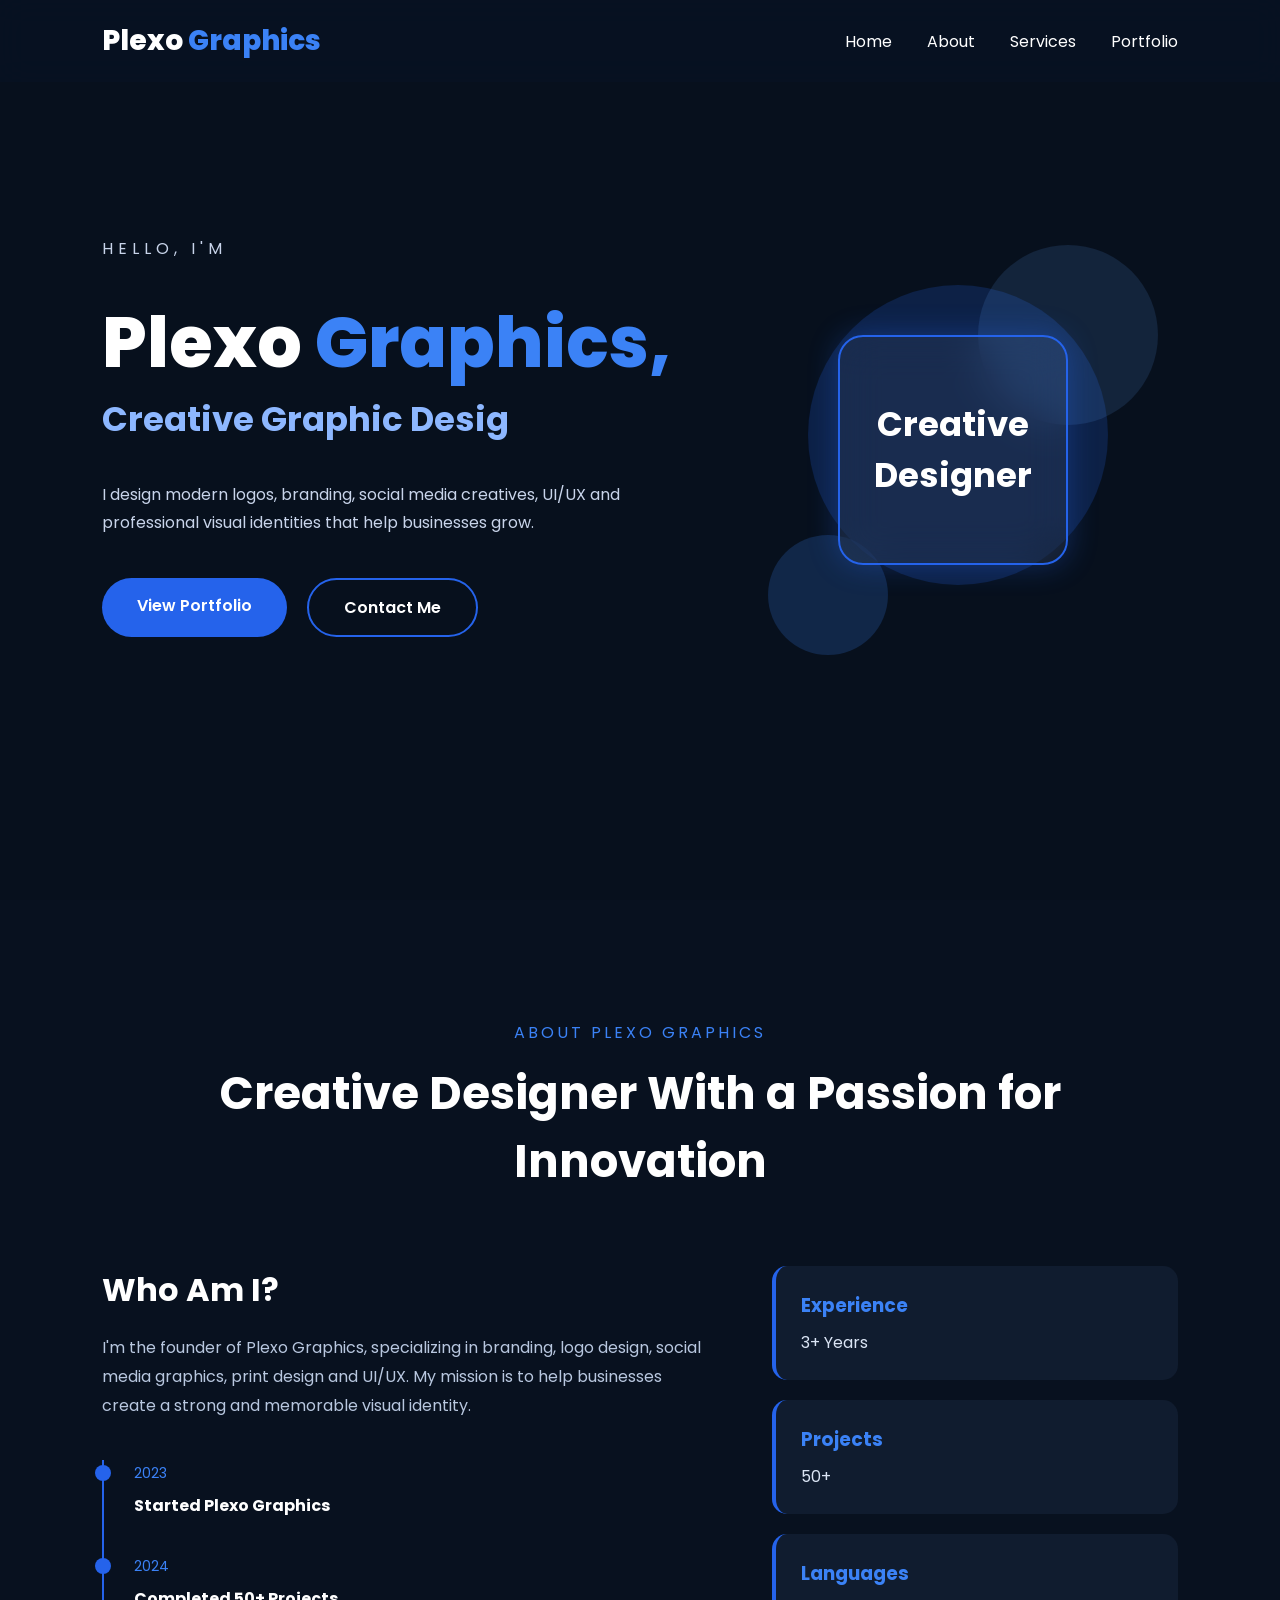
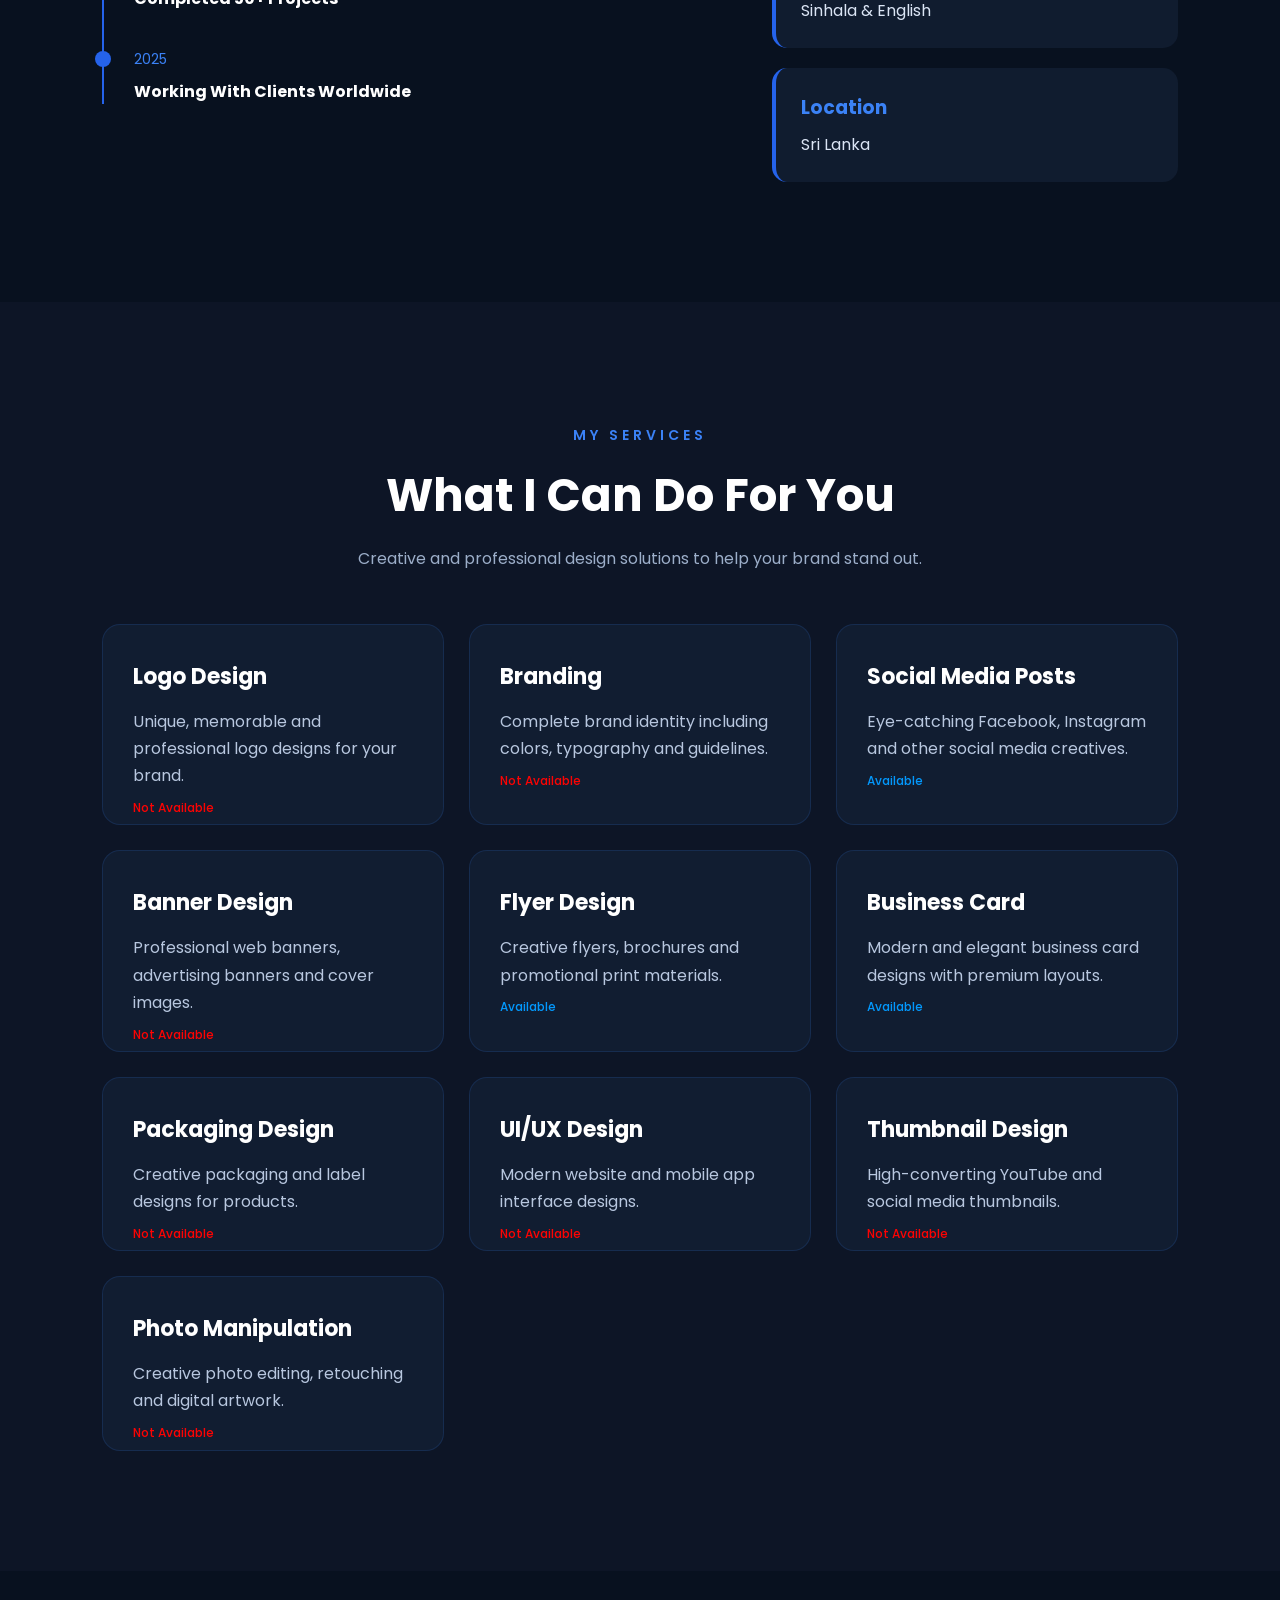
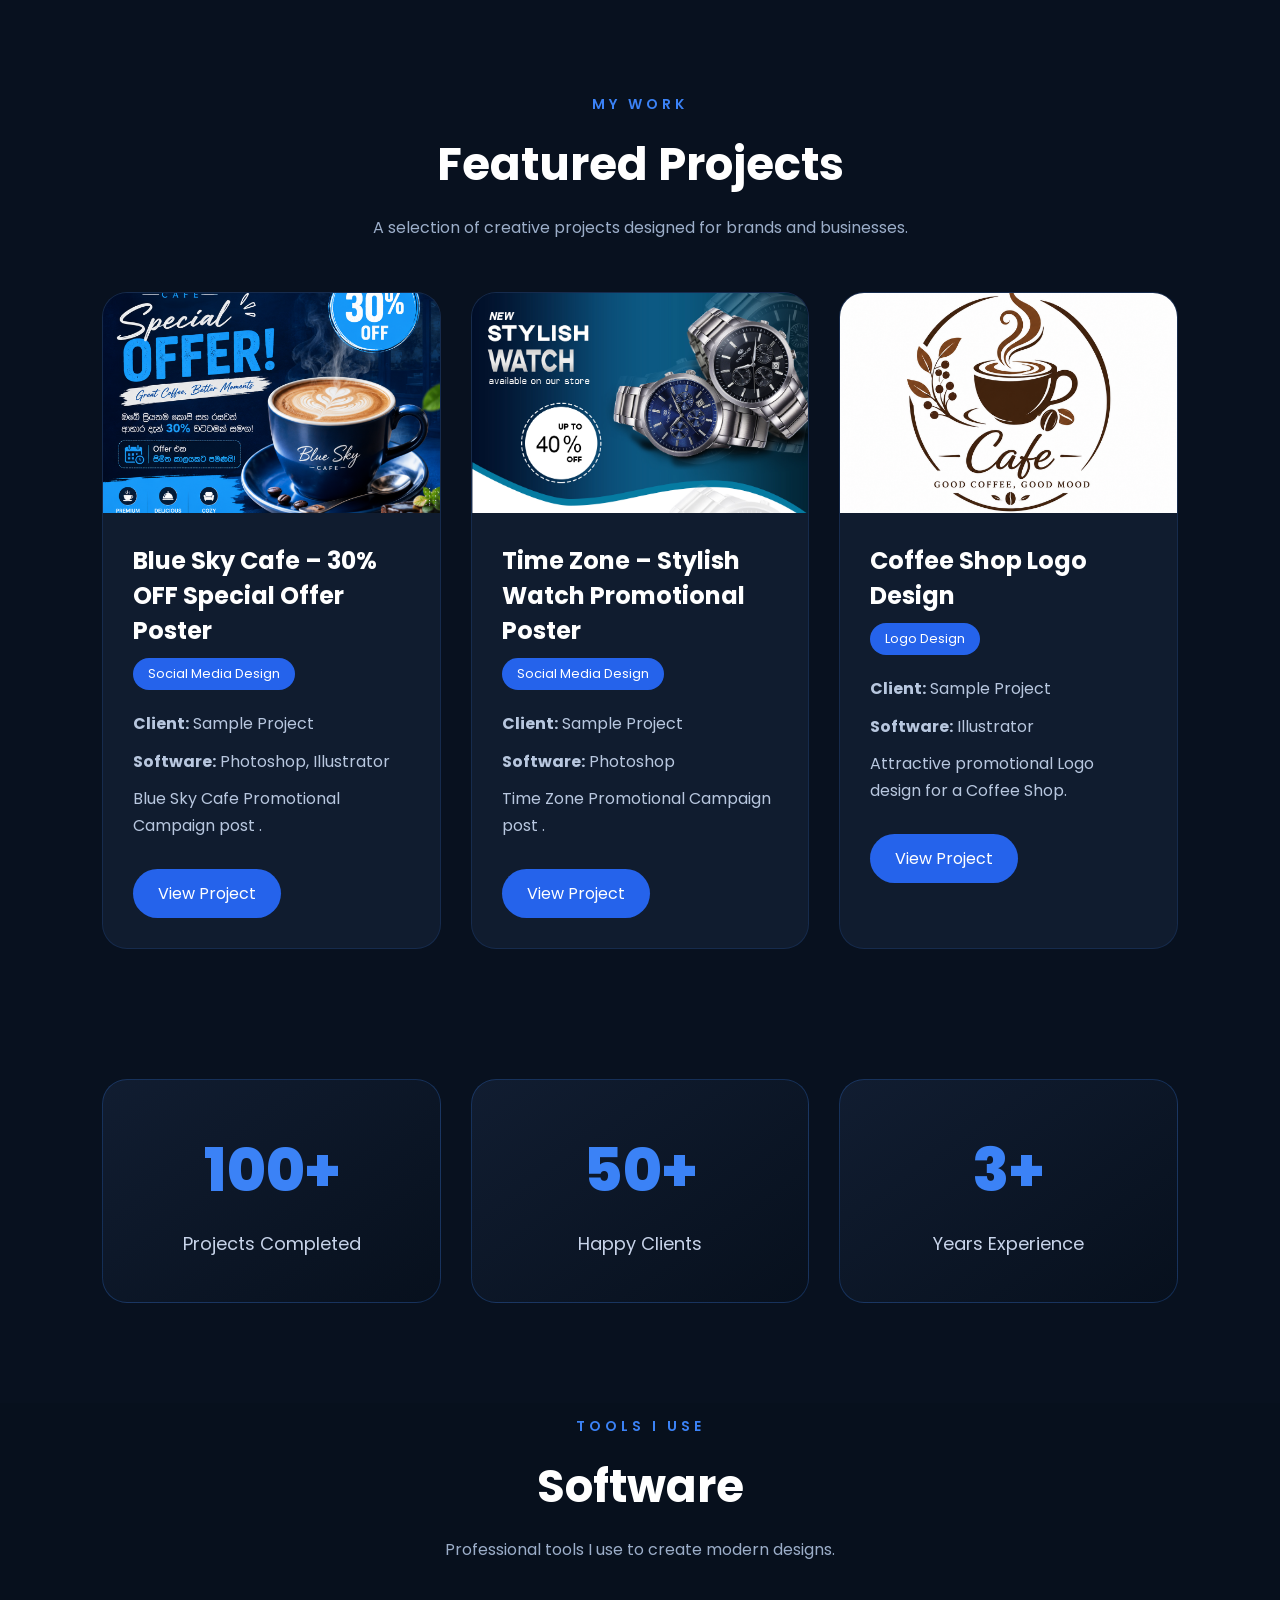
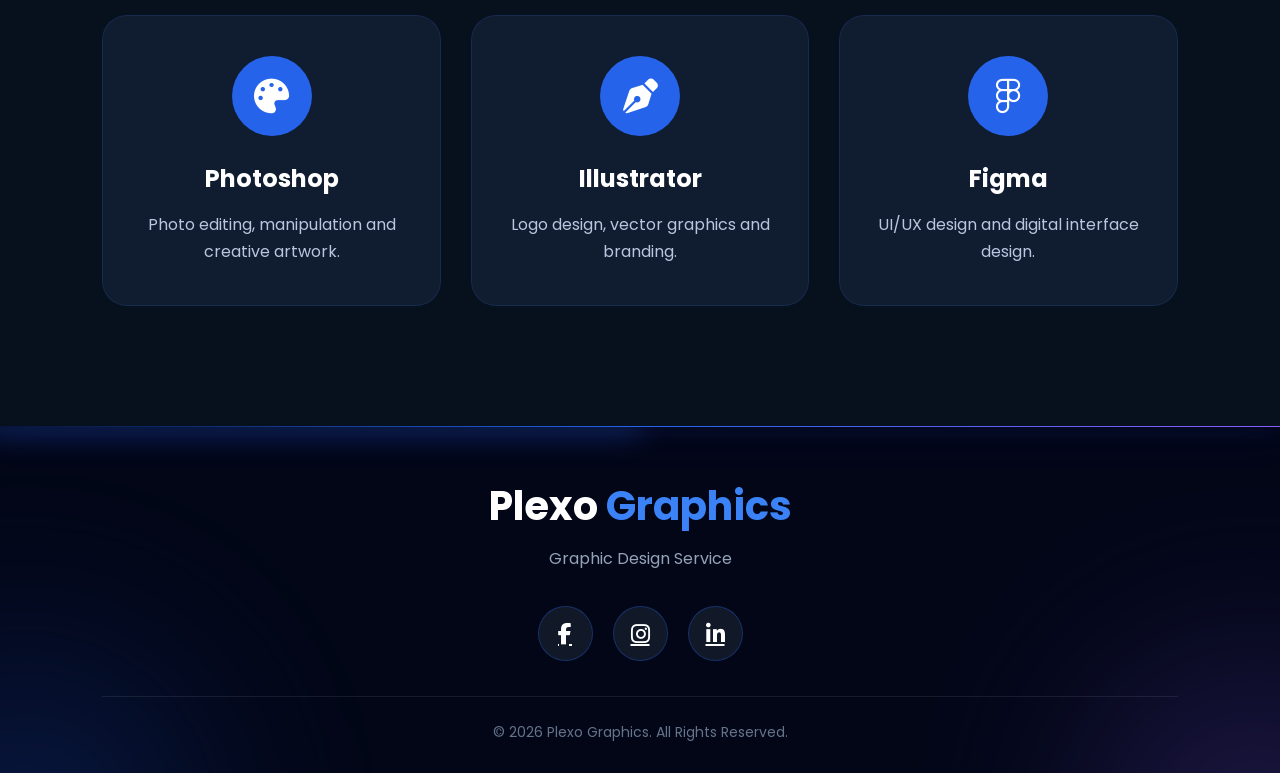
==== index.html @ b1d83085 "Add files via upload" ====
<!DOCTYPE html>
<html lang="en">

<head>

   



    

    <!-- LIST OF WEBSITE  -->

    <!-- 
    ╔══════════════════════════════════════════════════════════════╗
    ║ WEBSITE CSS INDEX                                            ║
    ╠══════════════════════════════════════════════════════════════╣
    ║ 01. GLOBAL / RESET                                           ║
    ║ 02. NAVBAR                                                   ║
    ║ 03. HERO SECTION                                             ║
    ║ 04. ABOUT SECTION                                            ║
    ║ 05. SERVICES SECTION                                         ║
    ║ 06. PROJECTS SECTION                                         ║
    ║ 07. STATISTICS SECTION                                       ║                                      
    ║ 08. SOFTWARE SECTION                                         ║
    ║ 09. TESTIMONIALS / RATINGS                                   ║
    ║ 10. FOOTER                                                   ║
    ║ 11. AVAILABLE / NOT AVAILABLE                                ║
    ║ 12. UPDATE SOON POPUP                                        ║
    ║ 13. Welcome Popup                                            ║
    ╚══════════════════════════════════════════════════════════════╝
     -->



    <meta charset="UTF-8">
    <meta name="viewport" content="width=device-width, initial-scale=1.0">





    <script src="config.js"></script>
    
    <script>
        if (MAINTENANCE_MODE === true) {
            window.location.href = "maintenance.html";
        }
    </script>





    <title>Plexo Graphics | Portfolio</title>
    <link rel="icon" type="icon/png" href="icons/icon1.png">


    <link rel="stylesheet" href=".//css/style.css">

    <link href="https://fonts.googleapis.com/css2?family=Poppins:wght@300;400;500;600;700;800&display=swap"
        rel="stylesheet">

    <!-- Icons -->
        <link rel="stylesheet" href="https://cdnjs.cloudflare.com/ajax/libs/font-awesome/6.5.2/css/all.min.css">

        <link rel="stylesheet" href="https://cdn.jsdelivr.net/npm/swiper@11/swiper-bundle.min.css" />
        


</head>

<body>

    <!-- Navigation -->

    <nav>
        <div class="logo">
            Plexo <span>Graphics</span>
        </div>

        <ul>
            <li><a href="#">Home</a></li>
            <li><a href="#about">About</a></li>
            <li><a href="#services">Services</a></li>
            <li><a href="#portfolio">Portfolio</a></li>
            <!-- <li><a href="#contact">Contact</a></li> -->
        </ul>

        <!-- <a href="#contact" class="nav-btn"> -->
        <!-- Hire Me -->
        </a>
    </nav>

    <!-- End Navigation -->

    <!-- Hero -->

    

    <section class="hero">

        

        <div class="hero-text">

            <p class="small">HELLO, I'M</p>

            <h1>
                Plexo <span>Graphics,</span>
            </h1>

            <h2 id="typing"></h2>

            <p>
                I design modern logos, branding, social media creatives,
                UI/UX and professional visual identities that help
                businesses grow.
            </p>

            <div class="buttons">

                <a href="#portfolio" class="btn1">
                    View Portfolio
                </a>

                <a href="https://wa.me/94771234567" class="btn2">
                    Contact Me
                </a>

            </div>

        </div>

        <div class="hero-design">

            <div class="circle one"></div>
            <div class="circle two"></div>
            <div class="circle three"></div>

            <div class="box">
                <h3>Creative</h3>
                <h3>Designer</h3>
            </div>

        </div>

    </section>

    <!-- End Hero -->

    <!-- About -->

    <section class="about" id="about">

        <div class="about-title">
            <span>ABOUT PLEXO GRAPHICS</span>
            <h2>Creative Designer With a Passion for Innovation</h2>
        </div>

        <div class="about-grid">

            <!-- Left Side -->
            <div class="about-text">

                <h3>Who Am I?</h3>

                <p>
                    I'm the founder of Plexo Graphics, specializing in branding,
                    logo design, social media graphics, print design and UI/UX.
                    My mission is to help businesses create a strong and memorable
                    visual identity.
                </p>

                <div class="timeline">

                    <div class="timeline-item">
                        <span>2023</span>
                        <h4>Started Plexo Graphics</h4>
                    </div>

                    <div class="timeline-item">
                        <span>2024</span>
                        <h4>Completed 50+ Projects</h4>
                    </div>

                    <div class="timeline-item">
                        <span>2025</span>
                        <h4>Working With Clients Worldwide</h4>
                    </div>

                </div>

            </div>

            <!-- Right Side -->

            <div class="about-info">

                <div class="info">
                    <h3>Experience</h3>
                    <p> 3+ Years</p>
                </div>

                <div class="info">
                    <h3>Projects</h3>
                    <p>50+</p>
                </div>

                <div class="info">
                    <h3>Languages</h3>
                    <p>Sinhala & English</p>
                </div>

                <div class="info">
                    <h3>Location</h3>
                    <p>Sri Lanka</p>
                </div>

            </div>

        </div>

    </section>

    <!-- End About -->

    <!-- Service -->

    <section class="services" id="services">

        <div class="section-title">
            <span>MY SERVICES</span>
            <h2>What I Can Do For You</h2>
            <p>
                Creative and professional design solutions to help your brand stand out.
            </p>
        </div>

        <div class="services-grid">

            <div class="service-card">
                <h3>Logo Design</h3>
                <p>Unique, memorable and professional logo designs for your brand.</p>
                <div class="notavailable"></div>
            </div>

            <div class="service-card">
                <h3>Branding</h3>
                <p>Complete brand identity including colors, typography and guidelines.</p>
                <div class="notavailable"></div>
            </div>

            <div class="service-card">
                <h3>Social Media Posts</h3>
                <p>Eye-catching Facebook, Instagram and other social media creatives.</p>
                <div class="available"></div>
            </div>

            <div class="service-card">
                <h3>Banner Design</h3>
                <p>Professional web banners, advertising banners and cover images.</p>
                <div class="notavailable"></div>
            </div>

            <div class="service-card">
                <h3>Flyer Design</h3>
                <p>Creative flyers, brochures and promotional print materials.</p>
                <div class="available"></div>
            </div>

            <div class="service-card">
                <h3>Business Card</h3>
                <p>Modern and elegant business card designs with premium layouts.</p>
                <div class="available"></div>
            </div>

            <div class="service-card">
                <h3>Packaging Design</h3>
                <p>Creative packaging and label designs for products.</p>
                <div class="notavailable"></div>
            </div>

            <div class="service-card">
                <h3>UI/UX Design</h3>
                <p>Modern website and mobile app interface designs.</p>
                <div class="notavailable"></div>
            </div>

            <div class="service-card">
                <h3>Thumbnail Design</h3>
                <p>High-converting YouTube and social media thumbnails.</p>
                <div class="notavailable"></div>
            </div>

            <div class="service-card">
                <h3>Photo Manipulation</h3>
                <p>Creative photo editing, retouching and digital artwork.</p>
                <div class="notavailable"></div>
            </div>


        </div>


    </section>

    <!-- End service -->

    <!-- Projects -->

    <section class="projects" id="portfolio">

        <div class="section-title">

            <span>MY WORK</span>

            <h2>Featured Projects</h2>

            <p>
                A selection of creative projects designed for brands and businesses.
            </p>

        </div>


        <div class="projects-grid">


            <!-- Project Card 01 -->

            <div class="project-card">
                

                <div class="project-image">
                    <img src="./images/project1.png" alt="">
                </div>


                <div class="project-content">

                    <h3>Blue Sky Cafe – 30% OFF Special Offer Poster</h3>

                    <div class="category">
                        Social Media Design
                    </div>


                    <p>
                        <b>Client:</b> Sample Project 
                    </p>


                    <p>
                        <b>Software:</b> Photoshop, Illustrator
                    </p>


                    <p>
                        Blue Sky Cafe Promotional Campaign post . 
                    </p>


                    <a href="./Projects/project1.html" class="project-btn">
                        View Project        </a>

                </div>

            </div>



            <!-- Project Card 02 -->


            <div class="project-card">

                <div class="project-image">
                    <!-- <span>Project Image</span> -->
                     <img src="./images/project2.jpg" alt="">
                </div>


                <div class="project-content">

                    <h3>Time Zone – Stylish Watch Promotional Poster</h3>

                    <div class="category">
                        Social Media Design
                    </div>


                    <p>
                        <b>Client:</b> Sample Project
                    </p>


                    <p>
                        <b>Software:</b> Photoshop
                    </p>


                    <p>
                        Time Zone Promotional Campaign post .
                    </p>


                    <a href=".//Projects/project2.html" class="project-btn">
                        View Project
                    </a>


                </div>

            </div>




            <!-- Project Card 03 -->


            <div class="project-card">

                <div class="project-image">
                    <!-- <span>Project Image</span> -->
                     <img src="./images/project3.png" alt="">
                </div>


                <div class="project-content">

                    <h3>Coffee Shop Logo Design</h3>

                    <div class="category">
                        Logo Design
                    </div>


                    <p>
                        <b>Client:</b> Sample Project
                    </p>


                    <p>
                        <b>Software:</b> Illustrator
                    </p>


                    <p>
                        Attractive promotional Logo design for a Coffee Shop.
                    </p>


                    <a href="./Projects/project3.html" class="project-btn">
                        View Project
                    </a>


                </div>

            </div>
            


        </div>
    </section>

    <!-- STATISTICS SECTION -->
    
    <section class="stats">
    
    
        <div class="stats-container">
    
    
    
            <div class="stat-box">
    
                <h2 class="counter" data-target="100">
                    0
                </h2>
    
                <p>
                    Projects Completed
                </p>
    
            </div>
    
    
    
    
    
            <div class="stat-box">
    
                <h2 class="counter" data-target="50">
                    0
                </h2>
    
                <p>
                    Happy Clients
                </p>
    
            </div>
    
    
    
    
    
            <div class="stat-box">
    
                <h2 class="counter" data-target="3">
                    0
                </h2>
    
                <p>
                    Years Experience
                </p>
    
            </div>
    
    
    
        </div>
    
    
    </section>





    <!-- Software Section -->


    <section class="software" id="software">
    
    
        <div class="section-title">
    
            <span>TOOLS I USE</span>
    
            <h2>Software</h2>
    
            <p>
                Professional tools I use to create modern designs.
            </p>
    
        </div>
    
    
    
        <div class="software-grid">
    
    
            <div class="software-card">
    
                <div class="software-icon">
                    <i class="fa-solid fa-palette"></i>
                </div>
    
                <h3>
                    Photoshop
                </h3>
    
                <p>
                    Photo editing, manipulation and creative artwork.
                </p>
    
            </div>
    
    
    
    
            <div class="software-card">
    
                <div class="software-icon">
                    <i class="fa-solid fa-pen-nib"></i>
                </div>
    
                <h3>
                    Illustrator
                </h3>
    
                <p>
                    Logo design, vector graphics and branding.
                </p>
    
            </div>
    
    
    
    
            <div class="software-card">
    
                <div class="software-icon">
                    <i class="fa-brands fa-figma"></i>
                </div>
    
                <h3>
                    Figma
                </h3>
    
                <p>
                    UI/UX design and digital interface design.
                </p>
    
            </div>
    
    
    
        </div>
    
    
        </section>


        






        <!-- Ratings -->


        
        <section class="testimonials" id="reviews">
        
        
            <div class="section-title">
        
                <span>CLIENT FEEDBACK</span>
        
                <h2>Client Reviews</h2>
        
                <p>
                    What clients say about my creative work.
                </p>
        
            </div>
        
        
        
            <div class="swiper reviewSwiper">
        
        
                <div class="swiper-wrapper">
        
        
        
                    <!-- REVIEW 1 -->
        
                    <div class="swiper-slide">
        
                        <div class="review-card">
        
        
                            <div class="stars">
                                ★★★★★
                            </div>
        
        
                            <p>
                                "Amazing work! Highly recommended.
                                Creative and professional designs."
                            </p>
        
        
        
                            <div class="client">
        
        
                                <div class="avatar">
                                    B
                                </div>
        
        
                                <div>
        
                                    <h3>
                                        Blue Sky Cafe
                                    </h3>
        
        
                                    <span>
                                        Business Owner
                                    </span>
        
        
                                </div>
        
        
                            </div>
        
        
                        </div>
        
                    </div>
        
        
        
        
        
        
                    <!-- REVIEW 2 -->
        
                    <div class="swiper-slide">
        
                        <div class="review-card">
        
        
                            <div class="stars">
                                ★★★★★
                            </div>
        
        
                            <p>
                                "Excellent branding design.
                                Very creative and high quality work."
                            </p>
        
        
        
                            <div class="client">
        
        
                                <div class="avatar">
                                    A
                                </div>
        
        
                                <div>
        
                                    <h3>
                                        ABC Company
                                    </h3>
        
        
                                    <span>
                                        Client
                                    </span>
        
        
                                </div>
        
        
                            </div>
        
        
                        </div>
        
                    </div>
        
        
        
        
        
        
                    <!-- REVIEW 3 -->
        
                    <div class="swiper-slide">
        
                        <div class="review-card">
        
        
                            <div class="stars">
                                ★★★★★
                            </div>
        
        
                            <p>
                                "Highly recommended designer.
                                Great creativity and amazing results."
                            </p>
        
        
        
                            <div class="client">
        
        
                                <div class="avatar">
                                    P
                                </div>
        
        
                                <div>
        
                                    <h3>
                                        Plexo Client
                                    </h3>
        
        
                                    <span>
                                        Brand Owner
                                    </span>
        
        
                                </div>
        
        
                            </div>
        
        
                        </div>
        
                    </div>
        
        
        
        
        
        
        
                    <!-- REVIEW 4 -->
        
                    <div class="swiper-slide">
        
                        <div class="review-card">
        
        
                            <div class="stars">
                                ★★★★★
                            </div>
        
        
                            <p>
                                "Fast delivery and excellent
                                creative solutions."
                            </p>
        
        
        
                            <div class="client">
        
        
                                <div class="avatar">
                                    F
                                </div>
        
        
                                <div>
        
                                    <h3>
                                        Fashion Brand
                                    </h3>
        
        
                                    <span>
                                        Owner
                                    </span>
        
        
                                </div>
        
        
                            </div>
        
        
                        </div>
        
                    </div>
        
        
        
        
        
        
        
        
                    <!-- REVIEW 5 -->
        
                    <div class="swiper-slide">
        
                        <div class="review-card">
        
        
                            <div class="stars">
                                ★★★★★
                            </div>
        
        
                            <p>
                                "Professional service.
                                Beautiful designs and support."
                            </p>
        
        
        
                            <div class="client">
        
        
                                <div class="avatar">
                                    S
                                </div>
        
        
                                <div>
        
                                    <h3>
                                        Studio Lanka
                                    </h3>
        
        
                                    <span>
                                        Partner
                                    </span>
        
        
                                </div>
        
        
                            </div>
        
        
                        </div>
        
                    </div>

                    <!-- REVIEW 5 -->
                    
                    <div class="swiper-slide">
                    
                        <div class="review-card">
                    
                    
                            <div class="stars">
                                ★★★★★
                            </div>
                    
                    
                            <p>
                                "Professional service.
                                Beautiful designs and support."
                            </p>
                    
                    
                    
                            <div class="client">
                    
                    
                                <div class="avatar">
                                    S
                                </div>
                    
                    
                                <div>
                    
                                    <h3>
                                        Studio Lanka
                                    </h3>
                    
                    
                                    <span>
                                        Partner
                                    </span>
                    
                    
                                </div>
                    
                    
                            </div>
                    
                    
                        </div>
                    
                    </div>
        
        
        
                </div>
        
        
            </div>
        
        
        </section>

        
        
        <!-- End Review  -->


        <!-- Footer -->

        <footer class="simple-footer">

            <div class="side-light left-light"></div>
            <div class="side-light right-light"></div>


            <div class="bubbles">
            
                <span></span>
                <span></span>
                <span></span>
                <span></span>
                <span></span>
                <span></span>
                <span></span>
                <span></span>      </div>
        
        
            <div class="footer-logo">
        
                <h2>
                    Plexo <span>Graphics</span>
                </h2>
        
                <p>
                    Graphic Design Service
                </p>
        
            </div>
        
        
        
            <div class="footer-social">
        
        
                <a href="#" onclick="showUpdatePopup(); return false;" >
                    <i class="fab fa-facebook-f"></i>
                </a>
        
        
                <a href="#" onclick="showUpdatePopup(); return false;">
                    <i class="fab fa-instagram"></i>
                </a>
        
        
                <a href="#" onclick="showUpdatePopup(); return false;">
                    <i class="fab fa-linkedin-in"></i>
                </a>
        
        
            </div>
        
        
        
        
            <div class="copyright">
        
                <p>
                    © 2026 Plexo Graphics. All Rights Reserved.
                </p>
        
            </div>
        
        
        
            </footer>
        
        
        

            <!-- Update Soon Popup -->
            <div class="update-popup-overlay" id="updatePopup">
                <div class="update-popup">
                    <button class="popup-close" onclick="closeUpdatePopup()">&times;</button>
            
                    <div class="popup-icon">
                        <i class="fas fa-sync-alt"></i>
                    </div>
            
                    <h2>Update Soon</h2>
            
                    <p>
                        This feature is currently being updated.
                        <br>
                        Please check back soon!
                    </p>
            
                    <button class="popup-ok" onclick="closeUpdatePopup()">
                        Okay
                    </button>
                </div>
            </div>
            



    
        
        
        



        
        
        <script src="https://cdn.jsdelivr.net/npm/swiper@11/swiper-bundle.min.js"></script>
        



    <script src="./js/script.js"></script>
    

</body>

</html>
---- css/style.css ----
/*
╔══════════════════════════════════════════════════════════════╗
║                     WEBSITE CSS INDEX                        ║
╠══════════════════════════════════════════════════════════════╣
║  01. GLOBAL / RESET                                          ║
║  02. NAVBAR                                                  ║
║  03. HERO SECTION                                            ║
║  04. ABOUT SECTION                                           ║
║  05. SERVICES SECTION                                        ║
║  06. PROJECTS SECTION                                        ║
║  07. STATISTICS SECTION                                      ║
║  08. SOFTWARE SECTION                                        ║
║  09. TESTIMONIALS / RATINGS                                  ║
║  10. FOOTER                                                  ║
║  11. AVAILABLE / NOT AVAILABLE                               ║
║  12. UPDATE SOON POPUP                                       ║
╚══════════════════════════════════════════════════════════════╝

NOTE:
- CSS rule order has been preserved.
- Only organization comments were added.
- Existing duplicate/override rules are intentionally preserved.
*/

* {
    margin: 0;
    padding: 0;
    box-sizing: border-box;
    font-family: Poppins, sans-serif;
    scroll-behavior: smooth;
}

body {
    background: #07101d;
    color: white;
}

/* NAVBAR */

nav {

    width: 100%;
    padding: 20px 8%;
    display: flex;
    justify-content: space-between;
    align-items: center;
    position: fixed;
    top: 0;
    left: 0;
    background: rgba(8, 18, 35, .85);
    backdrop-filter: blur(15px);
    z-index: 1000;

}

.logo {

    font-size: 28px;
    font-weight: 800;

}

.logo span {

    color: #3b82f6;

}

nav ul {

    display: flex;
    list-style: none;
    gap: 35px;

}

nav a {

    color: white;
    text-decoration: none;
    transition: .3s;

}

nav ul a:hover {

    color: #3b82f6;

}

.nav-btn {

    padding: 10px 24px;
    background: #2563eb;
    border-radius: 40px;

}

/* HERO */

.hero {

    height: 100vh;
    display: flex;
    justify-content: space-between;
    align-items: center;
    padding: 0 8%;

}

.hero-text {

    max-width: 600px;

}

.small {

    letter-spacing: 5px;
    color: #3b82f6;
    margin-bottom: 15px;

}

.hero h1 {
    font-size: 70px;
    font-weight: 800;
    line-height: 1.1;
    margin-bottom: 10px;
}

.hero h1 span {

    color: #3b82f6;

}

.hero h2 {

    margin: 20px 0;
    font-size: 34px;
    color: #8db7ff;
    height: 40px;
    line-height: 1.1;

}

.hero p {

    color: #c8d4ea;
    line-height: 1.8;
    padding-top: 20px;
    margin-bottom: 40px;


}

.buttons {
    margin-bottom: 0.5in;
    display: flex;
    gap: 20px;

}

.btn1,
.btn2 {

    padding: 15px 35px;
    border-radius: 40px;
    text-decoration: none;
    font-weight: 600;
    transition: .3s;

}

.btn1 {

    background: #2563eb;
    color: white;

}

.btn2 {

    border: 2px solid #2563eb;
    color: white;

}

.btn1:hover,
.btn2:hover {

    transform: translateY(-5px);

}

/* RIGHT */

.hero-design {

    position: relative;
    width: 450px;
    height: 450px;

}

.circle {

    position: absolute;
    border-radius: 50%;
    animation: float 6s infinite ease-in-out;

}

.one {

    width: 300px;
    height: 300px;
    background: #2563eb33;
    top: 60px;
    left: 80px;

}

.two {

    width: 180px;
    height: 180px;
    background: #60a5fa22;
    right: 20px;
    top: 20px;

}

.three {

    width: 120px;
    height: 120px;
    background: #3b82f633;
    bottom: 20px;
    left: 40px;

}

.box {

    position: absolute;
    top: 50%;
    left: 50%;
    transform: translate(-50%, -50%);
    width: 230px;
    height: 230px;
    border: 2px solid #2563eb;
    border-radius: 25px;
    display: flex;
    justify-content: center;
    align-items: center;
    flex-direction: column;
    background: rgba(255, 255, 255, .05);
    backdrop-filter: blur(20px);
    box-shadow: 0 0 30px #2563eb55;

}

.box h3 {

    font-size: 34px;

}

@keyframes float {

    50% {

        transform: translateY(-20px);

    }

}

@media(max-width:900px) {

    nav ul,
    .nav-btn {

        display: none;

    }

    .hero {

        flex-direction: column;
        justify-content: center;
        text-align: center;
        gap: 60px;
        padding-top: 120px;

    }

    .hero h1 {

        font-size: 45px;

    }

    .hero-design {

        width: 320px;
        height: 320px;

    }

    .box {

        width: 180px;
        height: 180px;

    }

    .box h3 {

        font-size: 28px;

    }

    .buttons {

        justify-content: center;

    }
}


/* About Section */

.about {

    padding: 120px 8%;
    background: #08111f;

}

.about-title {

    text-align: center;
    margin-bottom: 70px;

}

.about-title span {

    color: #3b82f6;
    letter-spacing: 3px;

}

.about-title h2 {

    font-size: 45px;
    margin-top: 15px;

}

.about-grid {

    display: grid;
    grid-template-columns: 1.2fr .8fr;
    gap: 60px;

}

.about-text h3 {

    font-size: 32px;
    margin-bottom: 20px;

}

.about-text p {

    line-height: 1.8;
    color: #b8c7df;
    margin-bottom: 40px;

}

/* Timeline */

.timeline {

    border-left: 2px solid #2563eb;
    padding-left: 30px;

}

.timeline-item {

    margin-bottom: 35px;
    position: relative;

}

.timeline-item::before {

    content: "";
    width: 16px;
    height: 16px;
    background: #2563eb;
    border-radius: 50%;
    position: absolute;
    left: -39px;
    top: 5px;

}

.timeline-item span {

    color: #3b82f6;
    font-size: 14px;

}

.timeline-item h4 {

    margin-top: 8px;

}

/* Right */

.about-info {

    display: grid;
    gap: 20px;

}

.info {

    background: #101c2f;
    padding: 25px;
    border-radius: 15px;
    border-left: 4px solid #2563eb;
    transition: .3s;

}

.info:hover {

    transform: translateX(10px);

}

.info h3 {

    margin-bottom: 10px;
    color: #3b82f6;

}

.info p {

    color: #dbe5f5;

}

@media(max-width:900px) {

    .about-grid {

        grid-template-columns: 1fr;

    }
}

/* SERVICES */

.services {
    padding: 120px 8%;
    background: #0d1526;
}

.section-title {
    text-align: center;
    max-width: 700px;
    margin: 0 auto 70px;
}

.section-title span {
    color: #3b82f6;
    font-size: 14px;
    font-weight: 600;
    letter-spacing: 4px;
}

.section-title h2 {
    font-size: 45px;
    margin: 15px 0;
    color: #fff;
}

.section-title p {
    color: #9caec9;
    line-height: 1.8;
}

.services-grid {
    display: grid;
    grid-template-columns: repeat(auto-fit, minmax(280px, 1fr));
    gap: 25px;
}

.service-card {
    background: #111d31;
    border: 1px solid rgba(59, 130, 246, .15);
    border-radius: 18px;
    padding: 35px 30px;
    transition: .35s;
    position: relative;
    overflow: hidden;
}

.service-card::before {
    content: "";
    position: absolute;
    left: 0;
    top: 0;
    width: 5px;
    height: 100%;
    background: #2563eb;
    transform: scaleY(0);
    transition: .35s;
}

.service-card:hover::before {
    transform: scaleY(1);
}

.service-card:hover {
    transform: translateY(-10px);
    border-color: #3b82f6;
    box-shadow: 0 20px 40px rgba(37, 99, 235, .25);
}

.service-card h3 {
    color: #fff;
    margin-bottom: 15px;
    font-size: 22px;
}

.service-card p {
    color: #b8c7df;
    line-height: 1.7;
}

.service-card:hover h3 {
    color: #3b82f6;
}


/* PROJECTS SECTION */

.projects {

    padding: 120px 8%;
    background: #08111f;

}


.projects-grid {

    display: grid;
    grid-template-columns: repeat(auto-fit, minmax(300px, 1fr));
    gap: 30px;

}



.project-card {

    background: #101c2f;
    border-radius: 25px;
    overflow: hidden;
    border: 1px solid rgba(59, 130, 246, .15);
    transition: .4s;

}


.project-card:hover {

    transform: translateY(-12px);
    box-shadow: 0 20px 40px rgba(37, 99, 235, .25);

}



/* Image Area */


.project-image {

    height: 220px;
    background: linear-gradient(135deg,
            #2563eb,
            #0f172a);

    display: flex;
    align-items: center;
    justify-content: center;

    color: white;
    font-weight: 600;

}

/* Image add project card */

.project-image {

    height: 220px;
    overflow: hidden;

}


.project-image img {

    width: 100%;
    height: 100%;

    object-fit: cover;

    transition: .5s;

}


.project-card:hover .project-image img {

    transform: scale(1.1);

}



.project-content {

    padding: 30px;

}


.project-content h3 {

    font-size: 24px;
    margin-bottom: 10px;

}


.category {

    display: inline-block;

    background: #2563eb;

    padding: 6px 15px;

    border-radius: 30px;

    font-size: 13px;

    margin-bottom: 20px;

}


.project-content p {

    color: #b8c7df;
    line-height: 1.7;
    margin-bottom: 10px;

}



.project-btn {

    display: inline-block;

    margin-top: 20px;

    padding: 12px 25px;

    border-radius: 30px;

    background: #2563eb;

    color: white;

    text-decoration: none;

    transition: .3s;

}



.project-btn:hover {

    background: #3b82f6;
    transform: translateY(-3px);

}


/* STATISTICS */


.stats {

    padding: 10px 8%;
    padding-bottom: 100px;

    background: #08111f;

}



.stats-container {

    display: grid;

    grid-template-columns: repeat(3, 1fr);

    gap: 30px;

}



.stat-box {


    background:

        linear-gradient(145deg,
            #111d31,
            #07101d);


    padding: 45px 30px;


    text-align: center;


    border-radius: 25px;


    border: 1px solid rgba(59, 130, 246, .25);


    transition: .4s;


}



.stat-box:hover {


    transform: translateY(-10px);


    box-shadow:

        0 25px 60px rgba(37, 99, 235, .25);


    border-color: #2563eb;


}




.stat-box h2 {


    font-size: 60px;


    color: #3b82f6;


    font-weight: 800;


    margin-bottom: 15px;


}



.stat-box h2::after {

    content: "+";

}



.stat-box p {


    color: #c8d4ea;


    font-size: 18px;


}



@media(max-width:768px) {


    .stats-container {

        grid-template-columns: 1fr;

    }


    .stat-box h2 {

        font-size: 45px;

    }


}


/* SOFTWARE */


.software {

    padding: 120px 8%;
    padding-top: 10px;

    background: #07101d;

}



.software-grid {

    display: grid;

    grid-template-columns: repeat(auto-fit, minmax(250px, 1fr));

    gap: 30px;

}



.software-card {

    background: #101c2f;

    padding: 40px 30px;

    border-radius: 25px;

    text-align: center;

    border: 1px solid rgba(59, 130, 246, .15);

    transition: .4s;

}



.software-card:hover {

    transform: translateY(-10px);

    border-color: #2563eb;

    box-shadow: 0 20px 40px rgba(37, 99, 235, .25);

}



.software-icon {

    width: 80px;

    height: 80px;

    margin: auto;

    display: flex;

    align-items: center;

    justify-content: center;

    background: #2563eb;

    border-radius: 50%;

    font-size: 35px;

    color: white;

    margin-bottom: 25px;

}



.software-card h3 {

    font-size: 24px;

    margin-bottom: 15px;

}



.software-card p {

    color: #b8c7df;

    line-height: 1.7;

}






/* Ratings */

/* පෙන්නන්න ඕන වෙලාවට Display Block දෙන්න නැහ්නම් none දෙන්න*/
.testimonials {

    display: none;

    padding: 120px 8%;

    background: #07101d;

    overflow: hidden;


}



.section-title {

    text-align: center;

    margin-bottom: 50px;

}


.section-title span {

    color: #3b82f6;

    letter-spacing: 4px;

    font-size: 14px;

}



.section-title h2 {

    font-size: 45px;

    color: white;

    margin: 15px 0;

}



.section-title p {

    color: #9caec9;

}





.reviewSwiper {


    padding: 80px 0;


}




.swiper-slide {


    display: flex;

    justify-content: center;


    opacity: .35;


    filter: blur(6px);


    transform: scale(.75);


    transition: .8s ease;


}




.swiper-slide-active {


    opacity: 1;


    filter: blur(0);


    transform: scale(1.15);


    z-index: 5;


}



.swiper-slide-prev,
.swiper-slide-next {


    opacity: .45;


    filter: blur(4px);


    transform: scale(.85);


}





.review-card {


    width: 350px;


    padding: 45px 35px;


    background:

        linear-gradient(145deg,
            #111d31,
            #08111f);



    border-radius: 30px;


    border: 1px solid rgba(59, 130, 246, .25);


    box-shadow:

        0 25px 70px rgba(0, 0, 0, .45);



}



.stars {


    color: #ffc107;


    font-size: 30px;


    letter-spacing: 5px;


    margin-bottom: 25px;


}



.review-card p {


    color: #c8d4ea;


    line-height: 1.8;


    font-size: 16px;


}



.client {


    display: flex;

    align-items: center;

    gap: 15px;

    margin-top: 30px;


}



.avatar {


    width: 60px;

    height: 60px;


    border-radius: 50%;


    background: #2563eb;


    display: flex;

    justify-content: center;

    align-items: center;


    font-size: 25px;

    font-weight: 700;


    color: white;


}



.client h3 {


    color: white;


    margin-bottom: 5px;


}



.client span {


    color: #60a5fa;


    font-size: 14px;


}





@media(max-width:768px) {


    .section-title h2 {

        font-size: 35px;

    }


    .swiper-slide-active {

        transform: scale(1);

    }


    .review-card {

        width: 300px;

    }
}



/* FOOTER */

/* SOCIAL ONLY FOOTER */


.simple-footer {


    background: #020617;


    padding: 50px 8% 30px;


    text-align: center;


    border-top: 1px solid rgba(59, 130, 246, .2);


    position: relative;


    overflow: hidden;


}





.simple-footer::before {


    content: "";


    position: absolute;


    width: 400px;

    height: 400px;


    background: #2563eb;


    filter: blur(180px);


    opacity: .15;


    left: 50%;


    top: -200px;


    transform: translateX(-50%);


}





.footer-logo {


    position: relative;

    z-index: 2;


}



.footer-logo h2 {


    font-size: 40px;


    color: white;


}



.footer-logo span {


    color: #3b82f6;


}



.footer-logo p {


    color: #94a3b8;


    margin-top: 10px;


}





.footer-social {


    position: relative;

    z-index: 2;


    display: flex;


    justify-content: center;


    gap: 20px;


    margin: 35px 0;


}





.footer-social a {


    width: 55px;


    height: 55px;


    border-radius: 50%;


    display: flex;


    align-items: center;


    justify-content: center;


    background: #111827;


    color: white;


    font-size: 22px;


    border: 1px solid #2563eb55;


    transition: .4s;


}





.footer-social a:hover {


    background: #2563eb;


    transform: translateY(-8px);


    box-shadow: 0 0 25px #2563eb;


}





.copyright {


    position: relative;

    z-index: 2;


    border-top: 1px solid #ffffff15;


    padding-top: 25px;


}



.copyright p {


    color: #64748b;


    font-size: 14px;


}




@media(max-width:600px) {


    .footer-social {


        gap: 12px;


    }


    .footer-social a {


        width: 45px;

        height: 45px;


        font-size: 18px;


    }

}





















/* BUBBLE EFFECT */


.simple-footer {

    position: relative;

    overflow: hidden;

}



.bubbles {

    position: absolute;

    width: 100%;

    height: 100%;

    top: 0;

    left: 0;

    z-index: 0;

}



.bubbles span {


    position: absolute;


    display: block;


    width: 30px;

    height: 30px;


    background: rgba(59, 130, 246, 0.25);


    border-radius: 50%;


    bottom: -100px;


    animation: bubbleMove 12s infinite;


}





.bubbles span:nth-child(1) {

    left: 10%;

    width: 45px;

    height: 45px;

    animation-duration: 10s;

}



.bubbles span:nth-child(2) {

    left: 25%;

    width: 20px;

    height: 20px;

    animation-duration: 8s;

    animation-delay: 2s;

}



.bubbles span:nth-child(3) {

    left: 40%;

    width: 70px;

    height: 70px;

    animation-duration: 15s;

    animation-delay: 1s;

}



.bubbles span:nth-child(4) {

    left: 55%;

    width: 35px;

    height: 35px;

    animation-duration: 11s;

}



.bubbles span:nth-child(5) {

    left: 70%;

    width: 55px;

    height: 55px;

    animation-duration: 13s;

    animation-delay: 3s;

}



.bubbles span:nth-child(6) {

    left: 85%;

    width: 25px;

    height: 25px;

    animation-duration: 9s;

}



.bubbles span:nth-child(7) {

    left: 90%;

    width: 80px;

    height: 80px;

    animation-duration: 18s;

}



.bubbles span:nth-child(8) {

    left: 5%;

    width: 60px;

    height: 60px;

    animation-duration: 14s;

}






@keyframes bubbleMove {


    0% {

        transform: translateY(0) scale(1);

        opacity: 0;

    }



    20% {

        opacity: .7;

    }



    50% {

        transform: translateY(-300px) scale(1.2);

    }



    100% {

        transform: translateY(-700px) scale(.8);

        opacity: 0;

    }


}




/* SIDE TO CENTER LIGHT EFFECT */


.side-light {

    position: absolute;

    width: 450px;

    height: 450px;


    border-radius: 50%;


    filter: blur(100px);


    opacity: .35;


    z-index: 0;


}



.left-light {


    left: -200px;


    top: 50%;


    background:

        radial-gradient(circle,
            #2563eb,
            transparent 70%);


    animation: leftMove 6s infinite alternate;


}




.right-light {


    right: -200px;


    top: 50%;


    background:

        radial-gradient(circle,
            #8b5cf6,
            transparent 70%);


    animation: rightMove 6s infinite alternate;


}




@keyframes leftMove {


    from {

        transform: translateX(0);

    }


    to {

        transform: translateX(250px);

    }


}





@keyframes rightMove {


    from {

        transform: translateX(0);

    }


    to {

        transform: translateX(-250px);

    }


}


/* FOOTER TOP LIGHT STRIP */


.simple-footer {

    position: relative;

    overflow: hidden;

    border-top: none;

}



.simple-footer::after {


    content: "";


    position: absolute;


    top: 0;

    left: 0;


    width: 100%;


    height: 1px;



    background:

        linear-gradient(90deg,
            transparent,
            #2563eb,
            #8b5cf6,
            #2563eb,
            transparent);



    background-size: 200% 100%;


    animation: lightStrip 3s linear infinite;


    box-shadow:

        0 0 20px #2563eb,
        0 0 40px #8b5cf6;



}




@keyframes lightStrip {


    0% {

        background-position: 200% 0;

    }



    100% {

        background-position: -200% 0;

    }


}

.simple-footer::before {


    content: "";


    position: absolute;


    top: -5px;


    left: 0;


    width: 100%;


    height: 10px;


    background: #2563eb;


    filter: blur(15px);


    opacity: .6;


    animation: glowLine 3s infinite alternate;


}



@keyframes glowLine {


    from {

        opacity: .3;

    }


    to {

        opacity: .8;

    }


}




























/* Available , Not Available Content */


.available::before {
    content: "Available";
    position: absolute;
    margin-top: 0.1in;
    font-size: 12px;
    font-weight: 500;
    color: rgb(3, 152, 252);
}

.notavailable::before {
    content: "Not Available";
    position: absolute;
    margin-top: 0.1in;
    font-size: 12px;
    font-weight: 500;
    color: rgb(252, 3, 3);
}














/* ================================
   UPDATE SOON POPUP
================================ */

.update-popup-overlay {
    position: fixed;
    inset: 0;
    background: rgba(3, 10, 25, 0.75);
    backdrop-filter: blur(8px);
    -webkit-backdrop-filter: blur(8px);

    display: flex;
    align-items: center;
    justify-content: center;

    opacity: 0;
    visibility: hidden;
    pointer-events: none;

    transition: 0.3s ease;
    z-index: 99999;
}

.update-popup-overlay.active {
    opacity: 1;
    visibility: visible;
    pointer-events: auto;
}

.update-popup {
    width: min(420px, 90%);
    padding: 35px 30px;
    text-align: center;

    background: #0b1730;
    border: 1px solid rgba(255, 255, 255, 0.12);
    border-radius: 24px;

    box-shadow:
        0 25px 70px rgba(0, 0, 0, 0.5),
        0 0 40px rgba(37, 99, 235, 0.15);

    position: relative;

    transform: scale(0.85) translateY(20px);
    transition: 0.35s ease;
}

.update-popup-overlay.active .update-popup {
    transform: scale(1) translateY(0);
}

/* Close button */

.popup-close {
    position: absolute;
    top: 15px;
    right: 17px;

    width: 35px;
    height: 35px;

    border: none;
    border-radius: 50%;

    background: rgba(255, 255, 255, 0.08);
    color: #fff;

    font-size: 24px;
    cursor: pointer;

    transition: 0.25s ease;
}

.popup-close:hover {
    background: #2563eb;
    transform: rotate(90deg);
}

/* Icon */

.popup-icon {
    width: 70px;
    height: 70px;

    margin: 5px auto 20px;

    display: flex;
    align-items: center;
    justify-content: center;

    border-radius: 50%;

    background: rgba(37, 99, 235, 0.15);
    border: 1px solid rgba(37, 99, 235, 0.3);

    color: #60a5fa;

    font-size: 28px;

    box-shadow: 0 0 30px rgba(37, 99, 235, 0.15);
}

.popup-icon i {
    animation: popupRotate 2s linear infinite;
}

@keyframes popupRotate {
    from {
        transform: rotate(0deg);
    }

    to {
        transform: rotate(360deg);
    }
}

/* Heading */

.update-popup h2 {
    margin: 0 0 12px;

    color: #ffffff;

    font-size: 28px;
    font-weight: 700;
}

/* Description */

.update-popup p {
    margin: 0 0 25px;

    color: #aebbd0;

    font-size: 15px;
    line-height: 1.7;
}

/* OK Button */

.popup-ok {
    border: none;

    padding: 12px 30px;

    border-radius: 10px;

    background: linear-gradient(135deg,
            #2563eb,
            #3b82f6);

    color: #ffffff;

    font-size: 15px;
    font-weight: 600;

    cursor: pointer;

    box-shadow: 0 8px 25px rgba(37, 99, 235, 0.3);

    transition: 0.25s ease;
}

.popup-ok:hover {
    transform: translateY(-2px);
    box-shadow: 0 12px 30px rgba(37, 99, 235, 0.45);
}

/* මේක block දැම්මහම UPDATE SOON එකේ උඩ දකුනු පැත්තෙ x Button එක ඇඩ් වෙනව */
.popup-close {
    display: none;
}
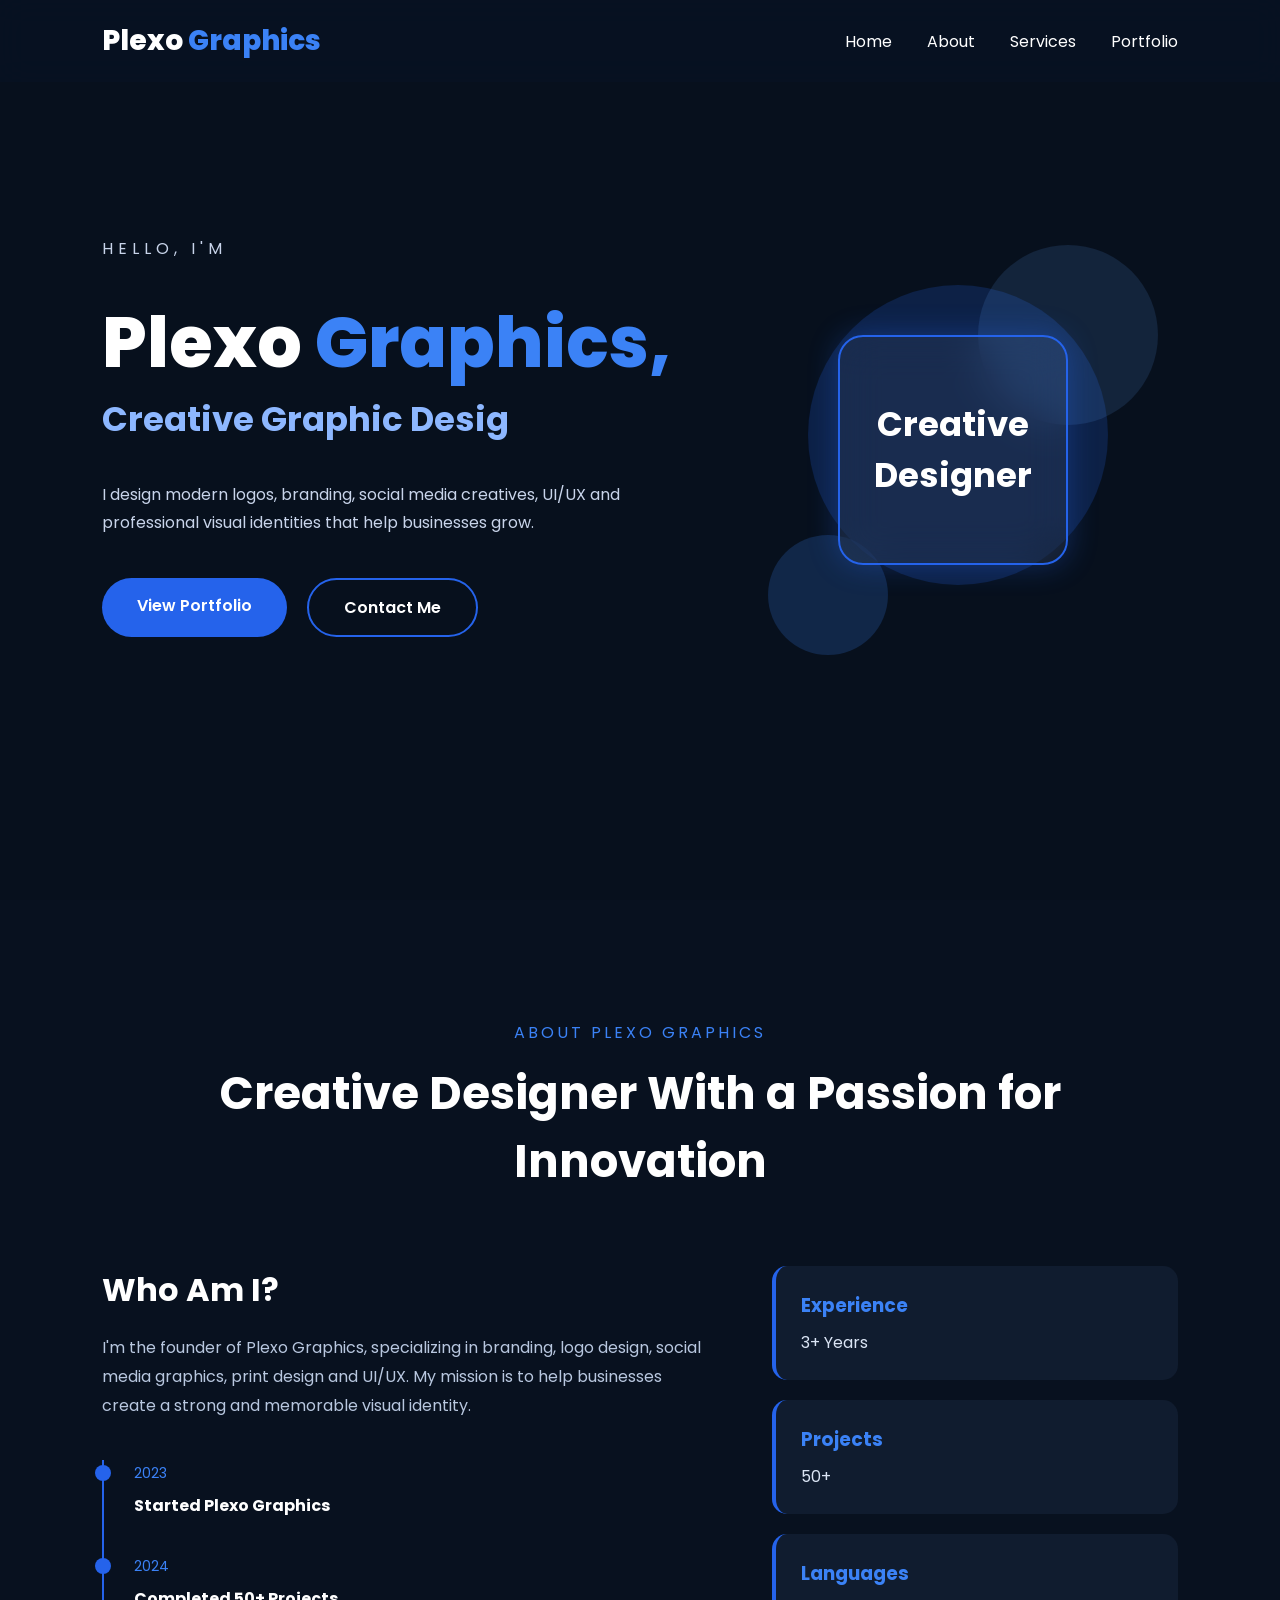
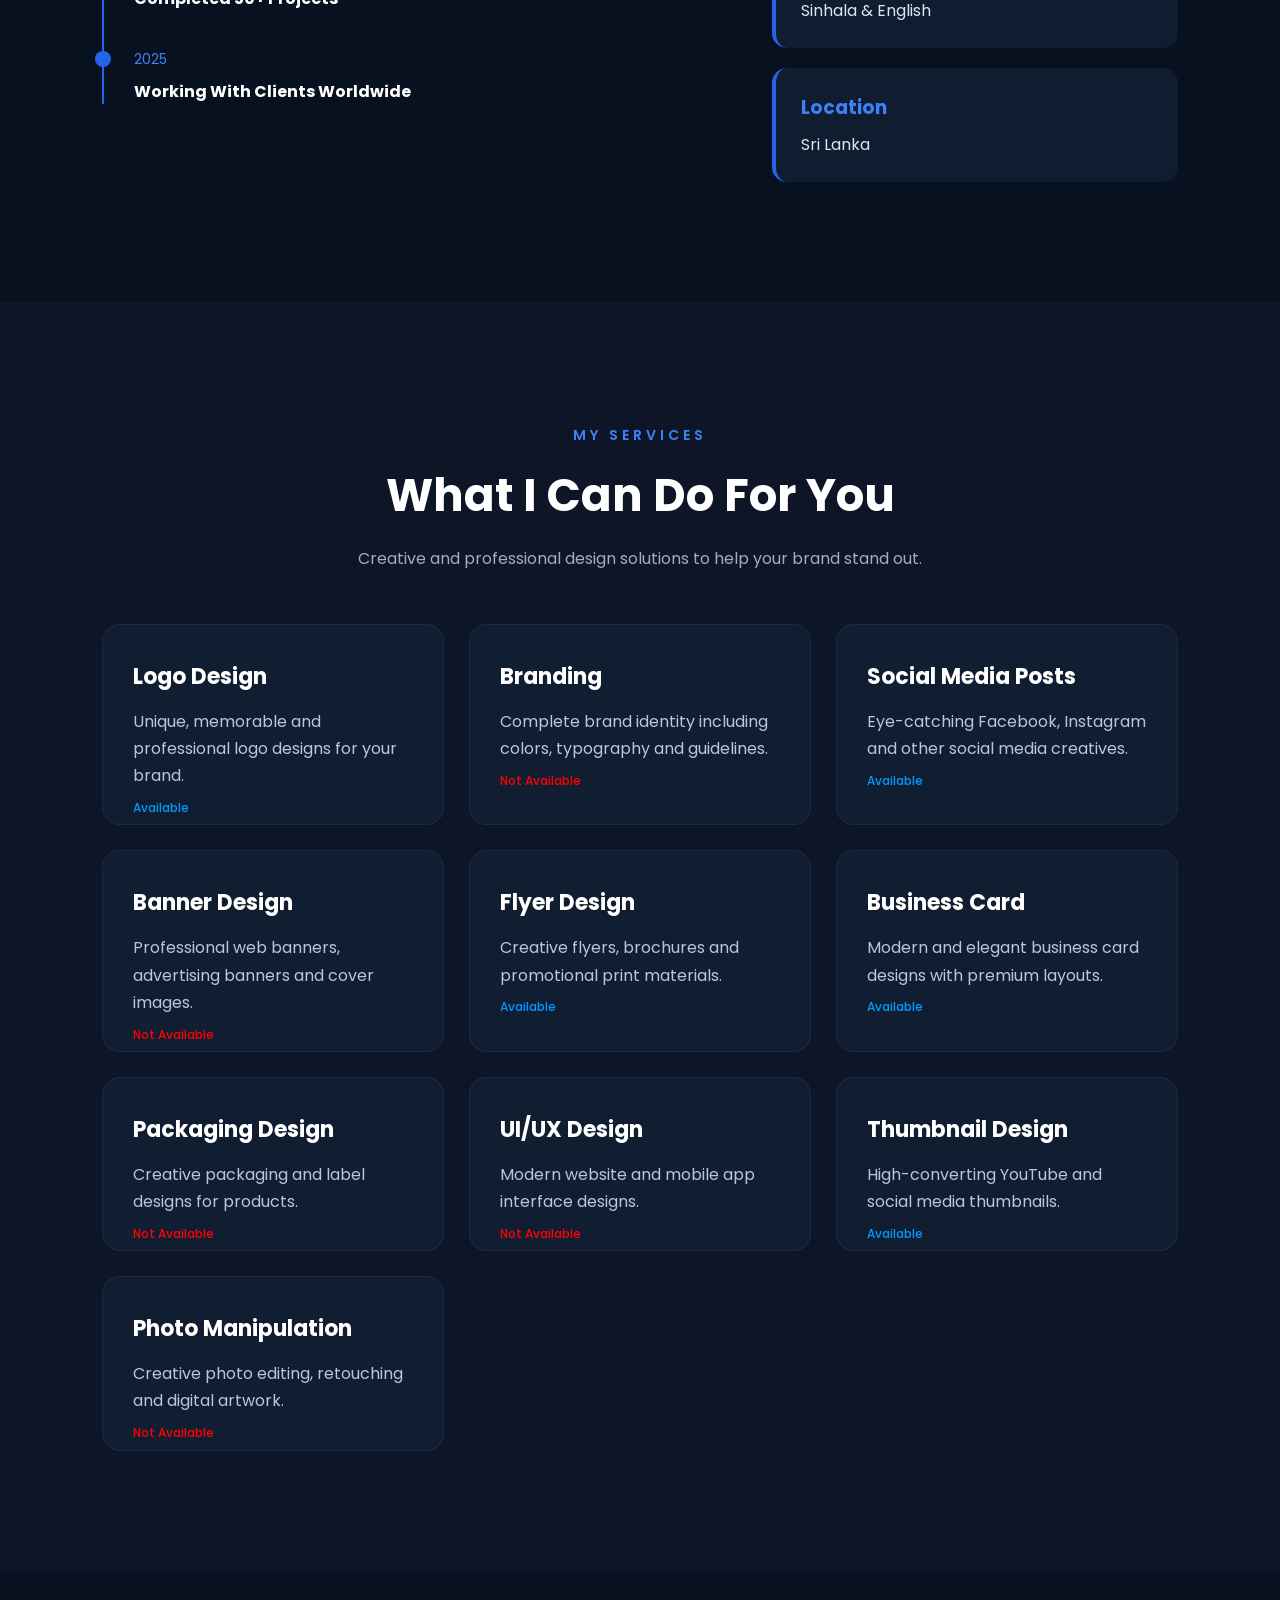
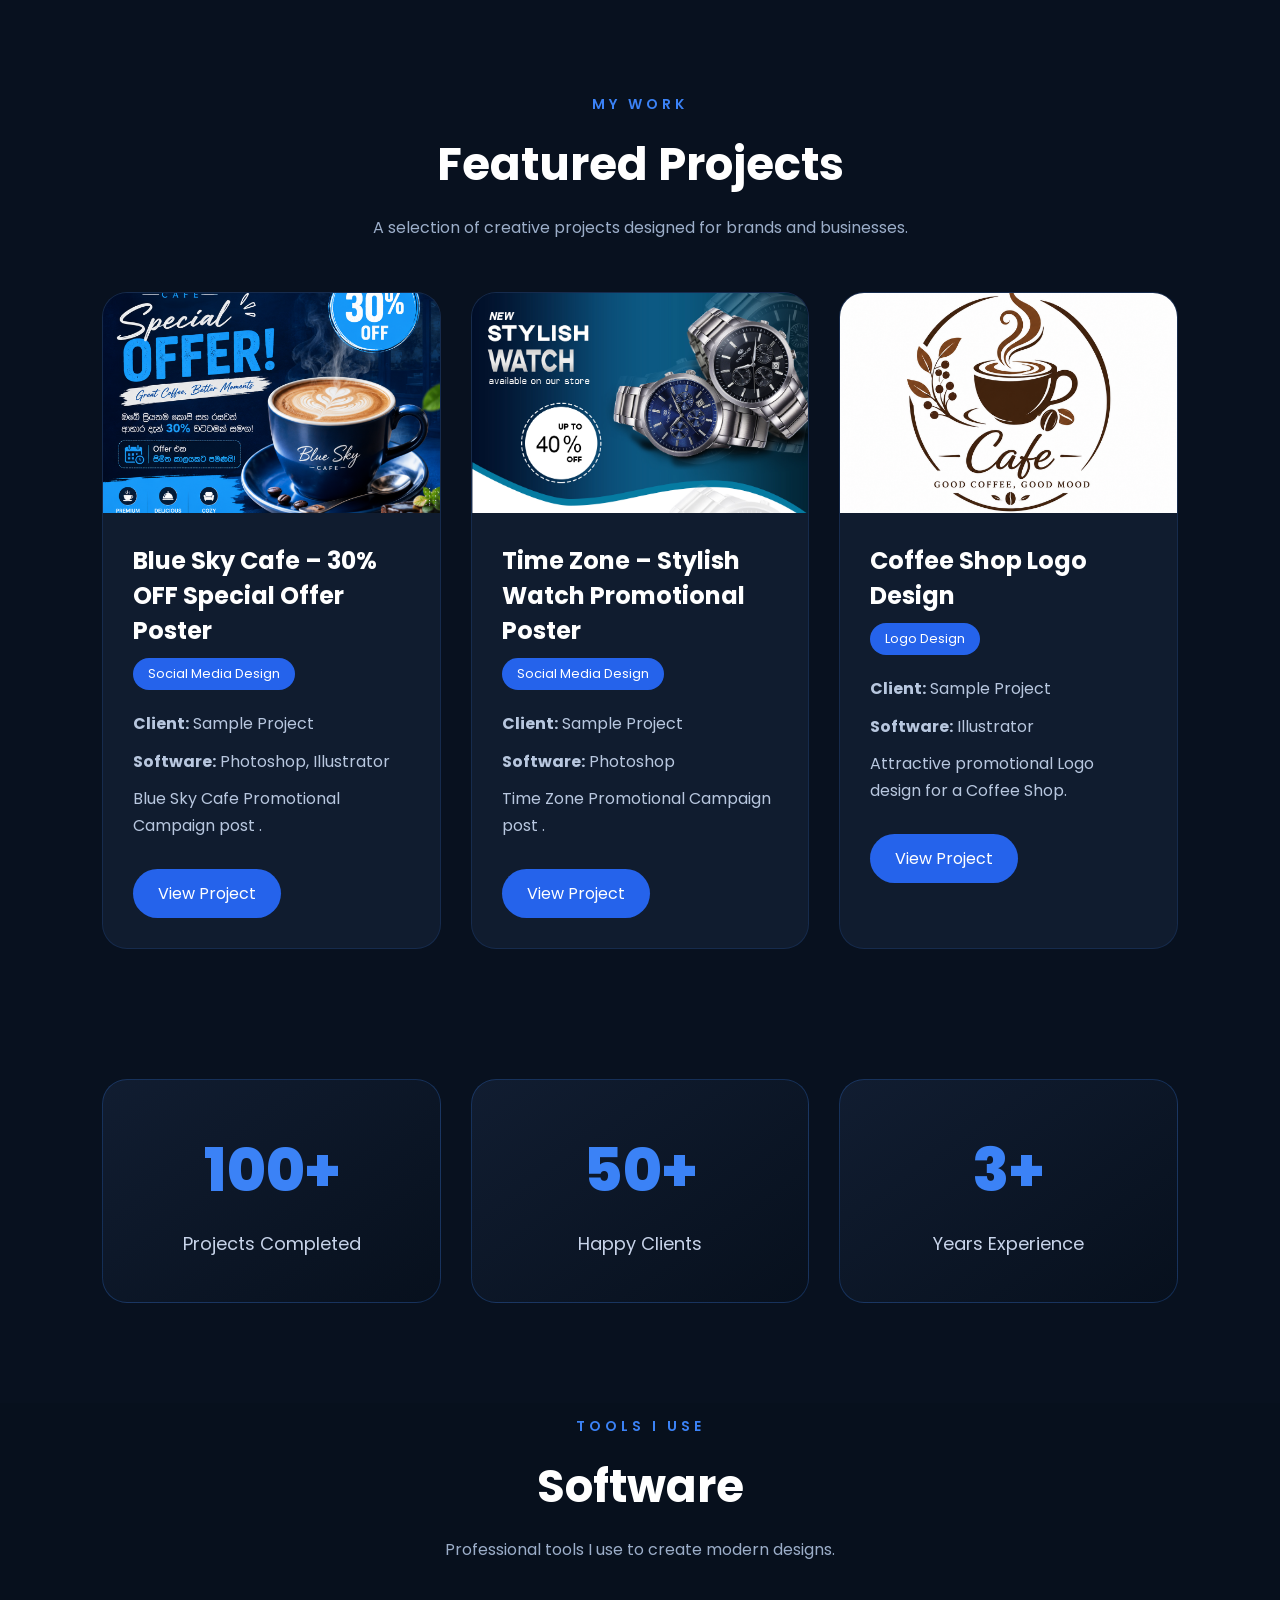
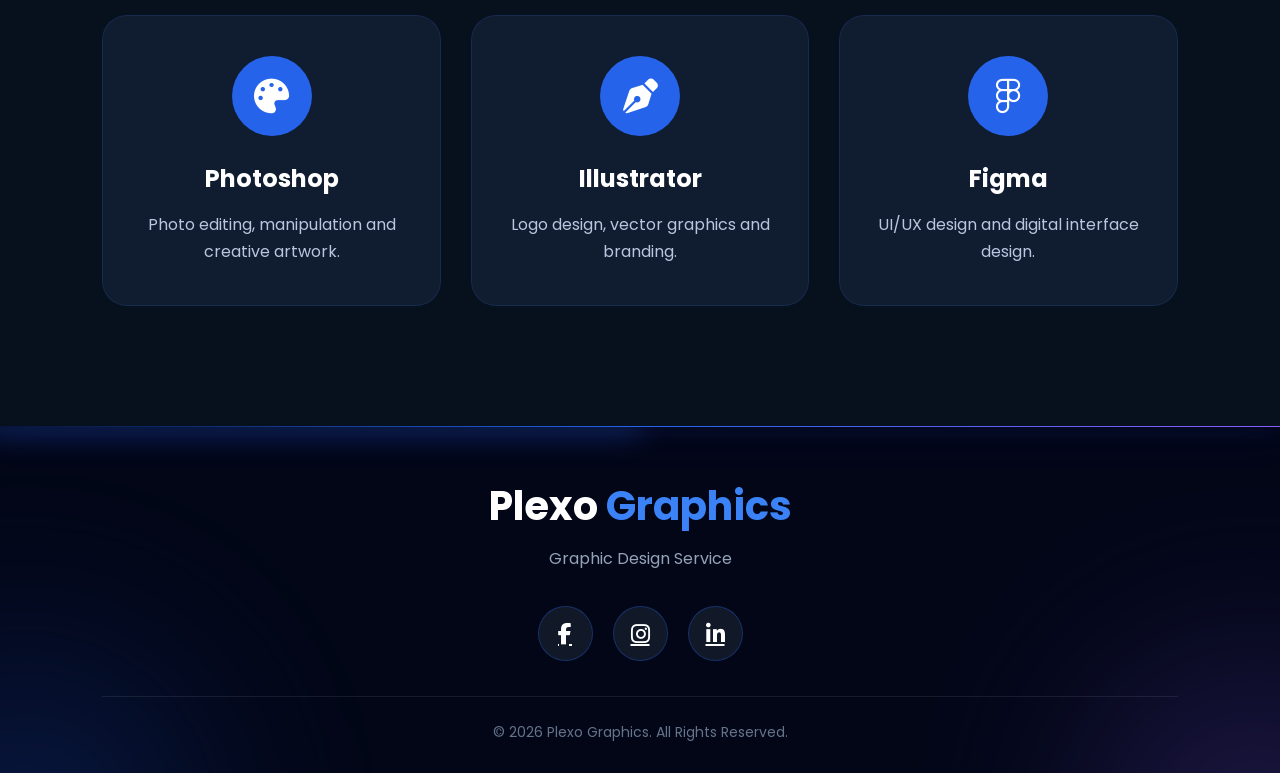
==== commit dd56f8fe: "Update index.html" ====
--- a/index.html
+++ b/index.html
@@ -239,13 +239,13 @@
 
         <div class="services-grid">
 
-            <div class="service-card">
+            <div class="service-card ">
                 <h3>Logo Design</h3>
                 <p>Unique, memorable and professional logo designs for your brand.</p>
-                <div class="notavailable"></div>
-            </div>
-
-            <div class="service-card">
+                <div class="available"></div>
+            </div>
+
+            <div class="service-card hide_service">
                 <h3>Branding</h3>
                 <p>Complete brand identity including colors, typography and guidelines.</p>
                 <div class="notavailable"></div>
@@ -257,13 +257,13 @@
                 <div class="available"></div>
             </div>
 
-            <div class="service-card">
+            <div class="service-card hide_service">
                 <h3>Banner Design</h3>
                 <p>Professional web banners, advertising banners and cover images.</p>
                 <div class="notavailable"></div>
             </div>
 
-            <div class="service-card">
+            <div class="service-card ">
                 <h3>Flyer Design</h3>
                 <p>Creative flyers, brochures and promotional print materials.</p>
                 <div class="available"></div>
@@ -275,25 +275,25 @@
                 <div class="available"></div>
             </div>
 
-            <div class="service-card">
+            <div class="service-card hide_service">
                 <h3>Packaging Design</h3>
                 <p>Creative packaging and label designs for products.</p>
                 <div class="notavailable"></div>
             </div>
 
-            <div class="service-card">
+            <div class="service-card hide_service">
                 <h3>UI/UX Design</h3>
                 <p>Modern website and mobile app interface designs.</p>
                 <div class="notavailable"></div>
             </div>
 
-            <div class="service-card">
+            <div class="service-card hide_service">
                 <h3>Thumbnail Design</h3>
                 <p>High-converting YouTube and social media thumbnails.</p>
-                <div class="notavailable"></div>
-            </div>
-
-            <div class="service-card">
+                <div class="available"></div>
+            </div>
+
+            <div class="service-card hide_service">
                 <h3>Photo Manipulation</h3>
                 <p>Creative photo editing, retouching and digital artwork.</p>
                 <div class="notavailable"></div>
@@ -1099,4 +1099,4 @@
 
 </body>
 
-</html>+</html>
